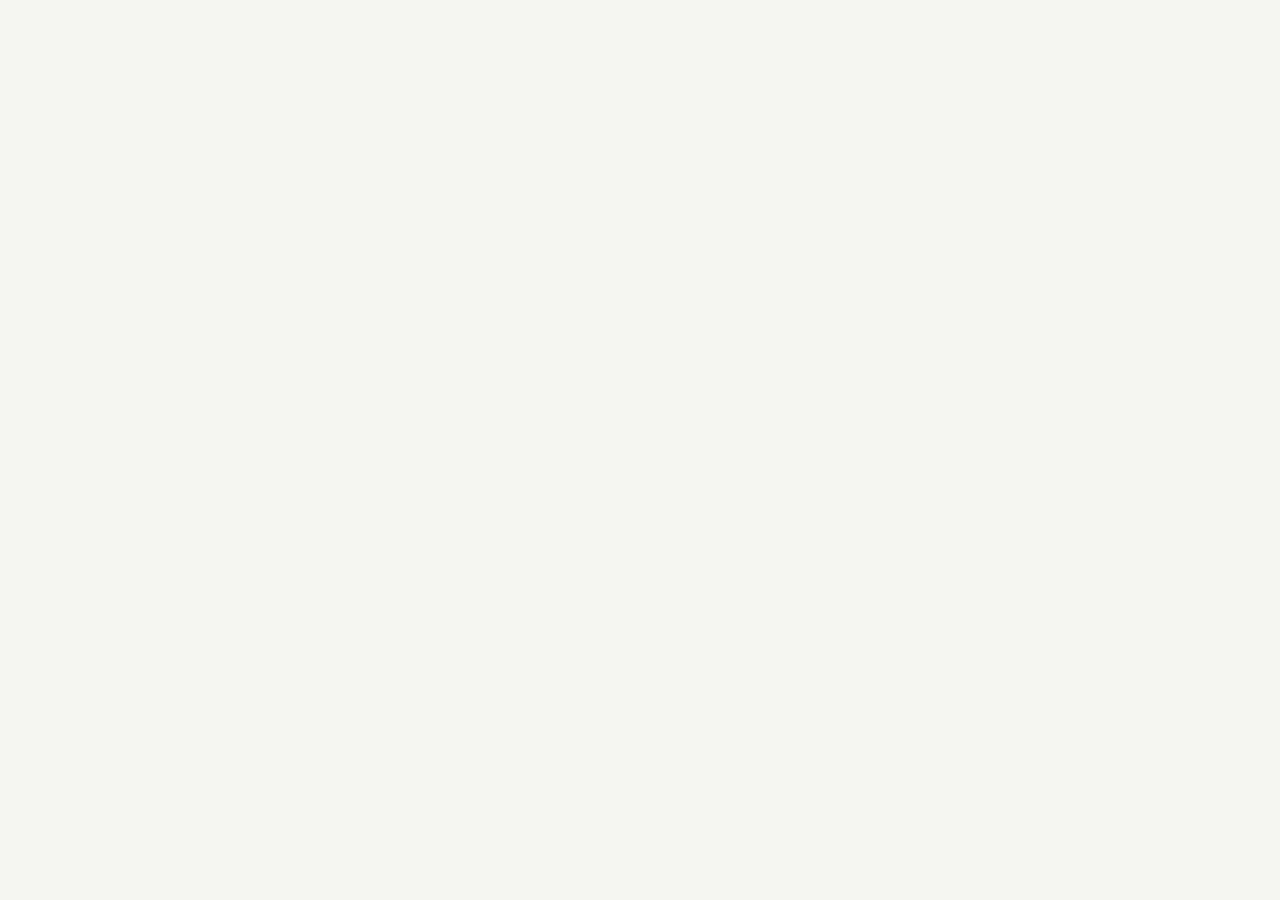
==== index.html @ 38b1d68c "Add files via upload" ====
<!DOCTYPE html>
<html lang="ko">
<head>
  <meta charset="UTF-8" />
  <meta name="viewport" content="width=device-width, initial-scale=1.0" />
  <title>SUDO — 한성대학교 AI/IT 소모임</title>
  <link rel="stylesheet" href="assets/css/style.css" />
</head>
<body>
  <!-- 메인 화면 -->
  <script src="assets/js/main.js"></script>
</body>
</html>
---- assets/css/style.css ----
/* SUDO 웹사이트 공통 스타일 */
:root {
  --accent: #2B4B8A;
  --bg: #F7F5F0;
  --text: #1A1A18;
  --muted: #7A7870;
}

* { box-sizing: border-box; margin: 0; padding: 0; }
body { font-family: sans-serif; background: var(--bg); color: var(--text); }
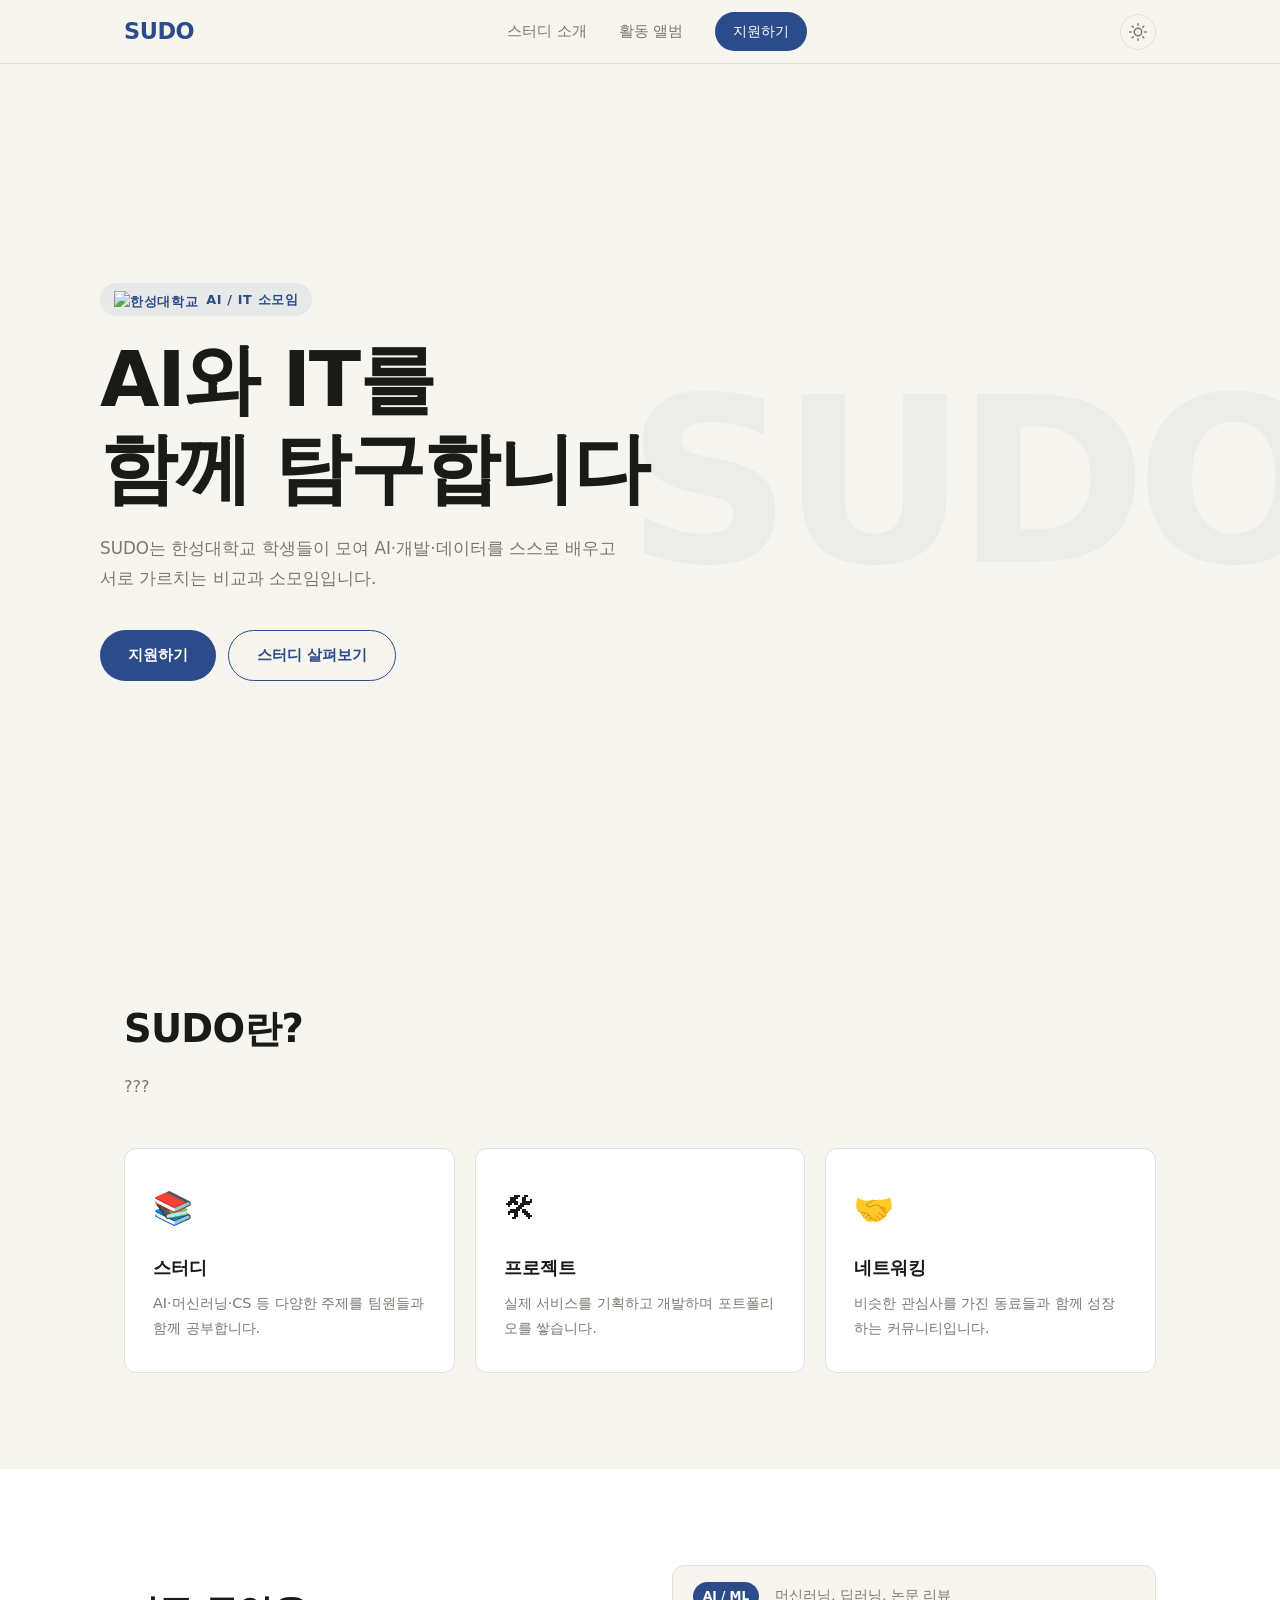
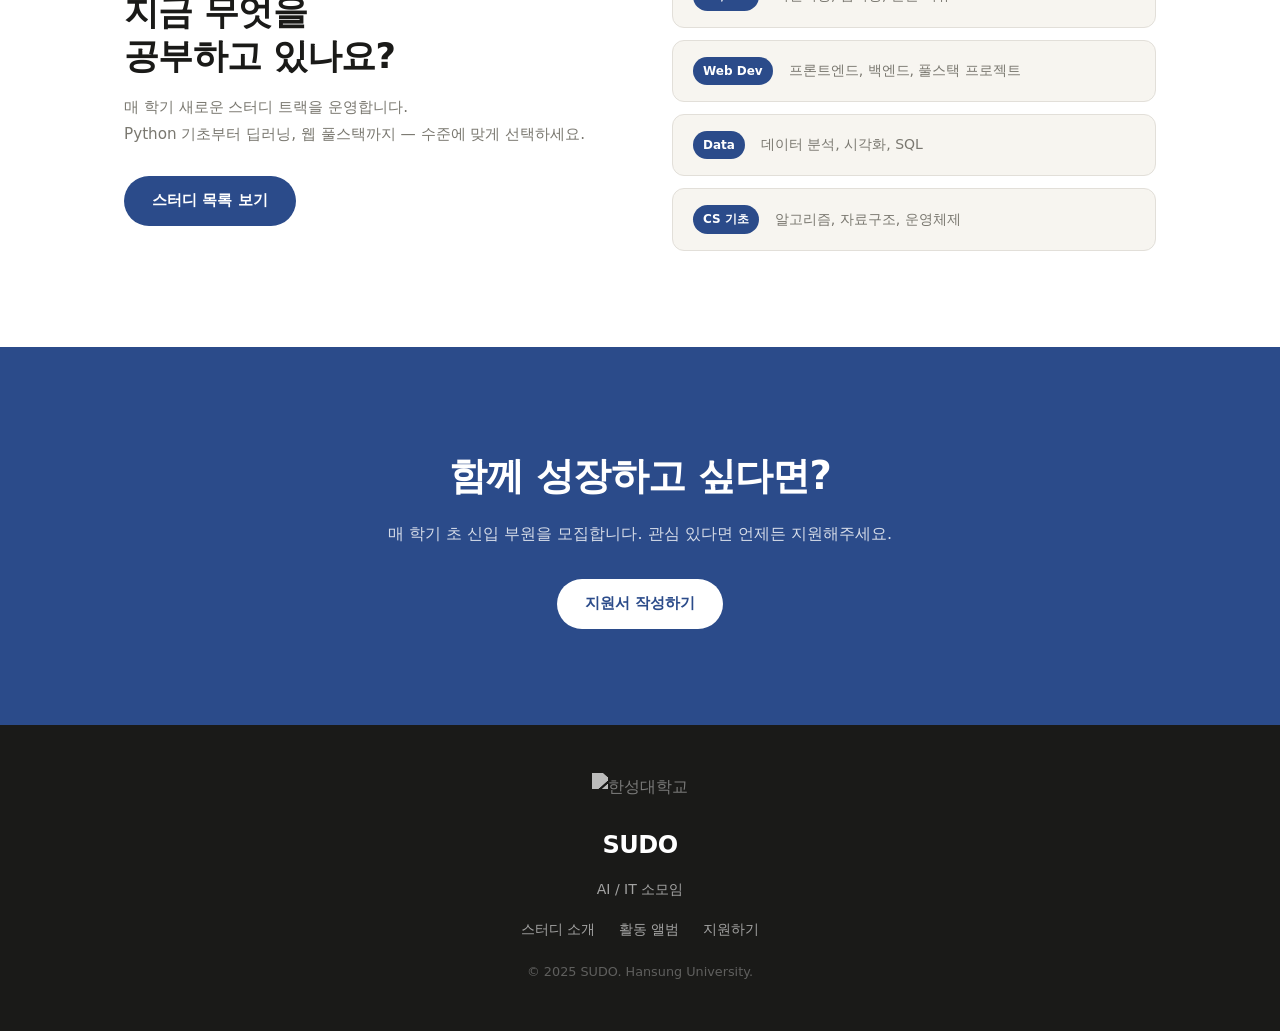
==== commit be380711: "기본 메인 화면 구현" ====
--- a/index.html
+++ b/index.html
@@ -7,7 +7,133 @@
   <link rel="stylesheet" href="assets/css/style.css" />
 </head>
 <body>
-  <!-- 메인 화면 -->
+
+  <!-- 네비게이션 -->
+  <header class="nav">
+    <div class="nav__inner">
+      <a href="index.html" class="nav__logo">SUDO</a>
+      <nav class="nav__links" id="navLinks">
+        <a href="pages/study.html">스터디 소개</a>
+        <a href="pages/album.html">활동 앨범</a>
+        <a href="pages/apply.html" class="nav__cta">지원하기</a>
+      </nav>
+      <button class="nav__theme" id="themeToggle" aria-label="다크 모드 전환">
+        <svg class="icon-sun" xmlns="http://www.w3.org/2000/svg" width="18" height="18" viewBox="0 0 24 24" fill="none" stroke="currentColor" stroke-width="2" stroke-linecap="round" stroke-linejoin="round"><circle cx="12" cy="12" r="5"/><line x1="12" y1="1" x2="12" y2="3"/><line x1="12" y1="21" x2="12" y2="23"/><line x1="4.22" y1="4.22" x2="5.64" y2="5.64"/><line x1="18.36" y1="18.36" x2="19.78" y2="19.78"/><line x1="1" y1="12" x2="3" y2="12"/><line x1="21" y1="12" x2="23" y2="12"/><line x1="4.22" y1="19.78" x2="5.64" y2="18.36"/><line x1="18.36" y1="5.64" x2="19.78" y2="4.22"/></svg>
+        <svg class="icon-moon" xmlns="http://www.w3.org/2000/svg" width="18" height="18" viewBox="0 0 24 24" fill="none" stroke="currentColor" stroke-width="2" stroke-linecap="round" stroke-linejoin="round"><path d="M21 12.79A9 9 0 1 1 11.21 3 7 7 0 0 0 21 12.79z"/></svg>
+      </button>
+      <button class="nav__hamburger" id="hamburger" aria-label="메뉴 열기">
+        <span></span><span></span><span></span>
+      </button>
+    </div>
+  </header>
+
+  <main>
+
+    <!-- 히어로 -->
+    <section class="hero">
+      <div class="hero__inner">
+        <div class="hero__tag fade-up">
+          <img src="https://hansung.ac.kr/sites/hansung/images/common/img-header-logo-color.png" alt="한성대학교" class="hero__univ-logo" />
+           AI / IT 소모임
+        </div>
+        <h1 class="hero__title fade-up">AI와 IT를<br>함께 탐구합니다</h1>
+        <p class="hero__sub fade-up">
+          SUDO는 한성대학교 학생들이 모여 AI·개발·데이터를 스스로 배우고<br>
+          서로 가르치는 비교과 소모임입니다.
+        </p>
+        <div class="hero__actions fade-up">
+          <a href="pages/apply.html" class="btn btn--primary">지원하기</a>
+          <a href="pages/study.html" class="btn btn--ghost">스터디 살펴보기</a>
+        </div>
+      </div>
+      <div class="hero__deco" aria-hidden="true">SUDO</div>
+    </section>
+
+    <!-- 소개 카드 -->
+    <section class="about section">
+      <div class="container">
+        <h2 class="section__title fade-up">SUDO란?</h2>
+        <p class="section__sub fade-up">
+          <!-- Studying, Understanding, Developing, Optimizing — 배우고, 이해하고, 만들고, 발전시키는 소모임 --> ???
+        </p>
+        <div class="about__grid">
+          <div class="card fade-up">
+            <div class="card__icon">📚</div>
+            <h3>스터디</h3>
+            <p>AI·머신러닝·CS 등 다양한 주제를 팀원들과 함께 공부합니다.</p>
+          </div>
+          <div class="card fade-up">
+            <div class="card__icon">🛠</div>
+            <h3>프로젝트</h3>
+            <p>실제 서비스를 기획하고 개발하며 포트폴리오를 쌓습니다.</p>
+          </div>
+          <div class="card fade-up">
+            <div class="card__icon">🤝</div>
+            <h3>네트워킹</h3>
+            <p>비슷한 관심사를 가진 동료들과 함께 성장하는 커뮤니티입니다.</p>
+          </div>
+        </div>
+      </div>
+    </section>
+
+    <!-- 활동 하이라이트 -->
+    <section class="highlight section">
+      <div class="container highlight__inner">
+        <div class="highlight__text fade-up">
+          <h2>지금 무엇을<br>공부하고 있나요?</h2>
+          <p>
+            매 학기 새로운 스터디 트랙을 운영합니다.<br>
+            Python 기초부터 딥러닝, 웹 풀스택까지 — 수준에 맞게 선택하세요.
+          </p>
+          <a href="pages/study.html" class="btn btn--primary">스터디 목록 보기</a>
+        </div>
+        <div class="highlight__tracks fade-up">
+          <div class="track">
+            <span class="track__badge">AI / ML</span>
+            <p>머신러닝, 딥러닝, 논문 리뷰</p>
+          </div>
+          <div class="track">
+            <span class="track__badge">Web Dev</span>
+            <p>프론트엔드, 백엔드, 풀스택 프로젝트</p>
+          </div>
+          <div class="track">
+            <span class="track__badge">Data</span>
+            <p>데이터 분석, 시각화, SQL</p>
+          </div>
+          <div class="track">
+            <span class="track__badge">CS 기초</span>
+            <p>알고리즘, 자료구조, 운영체제</p>
+          </div>
+        </div>
+      </div>
+    </section>
+
+    <!-- 지원 CTA -->
+    <section class="cta section">
+      <div class="container fade-up">
+        <h2>함께 성장하고 싶다면?</h2>
+        <p>매 학기 초 신입 부원을 모집합니다. 관심 있다면 언제든 지원해주세요.</p>
+        <a href="pages/apply.html" class="btn btn--white">지원서 작성하기</a>
+      </div>
+    </section>
+
+  </main>
+
+  <!-- 푸터 -->
+  <footer class="footer">
+    <div class="container footer__inner">
+      <img src="https://hansung.ac.kr/sites/hansung/images/common/img-header-logo-color.png" alt="한성대학교" class="footer__univ-logo" />
+      <span class="footer__logo">SUDO</span>
+      <p class="footer__desc"> AI / IT 소모임</p>
+      <nav class="footer__nav">
+        <a href="pages/study.html">스터디 소개</a>
+        <a href="pages/album.html">활동 앨범</a>
+        <a href="pages/apply.html">지원하기</a>
+      </nav>
+      <p class="footer__copy">© 2025 SUDO. Hansung University.</p>
+    </div>
+  </footer>
+
   <script src="assets/js/main.js"></script>
 </body>
 </html>
--- a/assets/css/style.css
+++ b/assets/css/style.css
@@ -7,4 +7,181 @@
 }
 
 * { box-sizing: border-box; margin: 0; padding: 0; }
-body { font-family: sans-serif; background: var(--bg); color: var(--text); }
+body { font-family: 'Pretendard', 'Noto Sans KR', system-ui, sans-serif; background: var(--bg); color: var(--text); line-height: 1.7; font-size: 16px; transition: background 0.3s, color 0.3s; }
+a { color: inherit; text-decoration: none; }
+html { scroll-behavior: smooth; }
+
+/* ===== Variables (추가) ===== */
+:root {
+  --accent-light: #3D62A8;
+  --surface:      #FFFFFF;
+  --border:       #E2DFD9;
+  --radius:       12px;
+  --nav-h:        64px;
+}
+
+/* ===== Dark Mode ===== */
+[data-theme="dark"] .hero__deco { color: rgba(180, 200, 255, 0.07); }
+
+[data-theme="dark"] {
+  --bg:      #0F1117;
+  --surface: #1A1D27;
+  --text:    #F0EEE9;
+  --muted:   #8A8880;
+  --border:  #2A2D3A;
+  --accent:  #4D6FBF;
+  --accent-light: #6080CF;
+}
+
+/* ===== Layout ===== */
+.container { max-width: 1080px; margin: 0 auto; padding: 0 24px; }
+.section { padding: 96px 0; }
+
+/* ===== Scroll Animation ===== */
+.fade-up { opacity: 0; transform: translateY(28px); transition: opacity 0.6s ease, transform 0.6s ease; }
+.fade-up.visible { opacity: 1; transform: none; }
+
+/* ===== Navigation ===== */
+.nav {
+  position: sticky; top: 0; z-index: 100;
+  height: var(--nav-h);
+  background: rgba(247, 245, 240, 0.92);
+  backdrop-filter: blur(8px);
+  border-bottom: 1px solid var(--border);
+}
+.nav__inner {
+  max-width: 1080px; margin: 0 auto; padding: 0 24px;
+  height: 100%; display: flex; align-items: center; justify-content: space-between;
+}
+.nav__logo { font-size: 1.4rem; font-weight: 800; letter-spacing: -0.02em; color: var(--accent); }
+.nav__links { display: flex; align-items: center; gap: 32px; }
+.nav__links a { font-size: 0.95rem; font-weight: 500; color: var(--muted); transition: color 0.2s; }
+.nav__links a:hover { color: var(--text); }
+.nav__cta {
+  background: var(--accent) !important; color: #fff !important;
+  padding: 8px 18px; border-radius: 999px; font-size: 0.875rem !important;
+  transition: background 0.2s !important;
+}
+.nav__cta:hover { background: var(--accent-light) !important; }
+.nav__theme {
+  display: flex; align-items: center; justify-content: center;
+  width: 36px; height: 36px; border-radius: 50%;
+  background: none; border: 1.5px solid var(--border);
+  cursor: pointer; color: var(--muted); transition: color 0.2s, border-color 0.2s, background 0.2s;
+}
+.nav__theme:hover { color: var(--text); border-color: var(--text); }
+/* 라이트: 달 아이콘 숨김 / 다크: 해 아이콘 숨김 */
+.icon-moon { display: none; }
+[data-theme="dark"] .icon-sun  { display: none; }
+[data-theme="dark"] .icon-moon { display: block; }
+
+.nav__hamburger {
+  display: none; flex-direction: column; gap: 5px;
+  background: none; border: none; cursor: pointer; padding: 4px;
+}
+.nav__hamburger span { display: block; width: 22px; height: 2px; background: var(--text); border-radius: 2px; transition: transform 0.3s, opacity 0.3s; }
+.nav__hamburger.open span:nth-child(1) { transform: translateY(7px) rotate(45deg); }
+.nav__hamburger.open span:nth-child(2) { opacity: 0; }
+.nav__hamburger.open span:nth-child(3) { transform: translateY(-7px) rotate(-45deg); }
+
+/* ===== Buttons ===== */
+.btn {
+  display: inline-flex; align-items: center; justify-content: center;
+  padding: 12px 28px; border-radius: 999px; font-size: 0.95rem; font-weight: 600;
+  cursor: pointer; border: none; transition: background 0.2s, transform 0.15s;
+}
+.btn:active { transform: scale(0.97); }
+.btn--primary { background: var(--accent); color: #fff; }
+.btn--primary:hover { background: var(--accent-light); }
+.btn--ghost { background: transparent; color: var(--accent); border: 1.5px solid var(--accent); }
+.btn--ghost:hover { background: var(--accent); color: #fff; }
+.btn--white { background: #fff; color: var(--accent); }
+.btn--white:hover { background: #f0f0f0; }
+
+/* ===== Hero ===== */
+.hero {
+  position: relative; min-height: calc(100vh - var(--nav-h));
+  display: flex; align-items: center; overflow: hidden; padding: 80px 24px;
+}
+.hero__inner { position: relative; z-index: 1; max-width: 1080px; margin: 0 auto; width: 100%; }
+.hero__tag {
+  display: inline-flex; align-items: center; gap: 8px;
+  font-size: 0.8rem; font-weight: 700; letter-spacing: 0.05em;
+  text-transform: uppercase; color: var(--accent); background: rgba(43, 75, 138, 0.08);
+  padding: 6px 14px; border-radius: 999px; margin-bottom: 20px;
+}
+.hero__univ-logo { height: 18px; width: auto; }
+.hero__title {
+  font-size: clamp(2.5rem, 6vw, 5rem); font-weight: 900;
+  line-height: 1.15; letter-spacing: -0.03em; margin-bottom: 20px;
+}
+.hero__sub { font-size: 1.05rem; color: var(--muted); max-width: 520px; margin-bottom: 36px; line-height: 1.8; }
+.hero__actions { display: flex; gap: 12px; flex-wrap: wrap; }
+.hero__deco {
+  position: absolute; right: -40px; top: 50%; transform: translateY(-50%);
+  font-size: clamp(8rem, 18vw, 18rem); font-weight: 900; letter-spacing: -0.05em;
+  color: rgba(43, 75, 138, 0.05); user-select: none; line-height: 1;
+}
+
+/* ===== Section Titles ===== */
+.section__title { font-size: clamp(1.6rem, 3.5vw, 2.4rem); font-weight: 800; letter-spacing: -0.02em; margin-bottom: 12px; }
+.section__sub { font-size: 1rem; color: var(--muted); margin-bottom: 48px; max-width: 560px; }
+
+/* ===== About Cards ===== */
+.about__grid { display: grid; grid-template-columns: repeat(3, 1fr); gap: 20px; }
+.card { background: var(--surface); border: 1px solid var(--border); border-radius: var(--radius); padding: 32px 28px; transition: box-shadow 0.25s, transform 0.25s; }
+.card:hover { box-shadow: 0 8px 32px rgba(0,0,0,0.08); transform: translateY(-4px); }
+.card__icon { font-size: 2rem; margin-bottom: 16px; }
+.card h3 { font-size: 1.15rem; font-weight: 700; margin-bottom: 8px; }
+.card p { font-size: 0.9rem; color: var(--muted); line-height: 1.7; }
+
+/* ===== Highlight ===== */
+.highlight { background: var(--surface); }
+.highlight__inner { display: grid; grid-template-columns: 1fr 1fr; gap: 64px; align-items: center; }
+.highlight__text h2 { font-size: clamp(1.6rem, 3vw, 2.2rem); font-weight: 800; letter-spacing: -0.02em; line-height: 1.25; margin-bottom: 16px; }
+.highlight__text p { font-size: 0.95rem; color: var(--muted); margin-bottom: 28px; line-height: 1.8; }
+.highlight__tracks { display: flex; flex-direction: column; gap: 12px; }
+.track { display: flex; align-items: center; gap: 16px; background: var(--bg); border: 1px solid var(--border); border-radius: var(--radius); padding: 16px 20px; }
+.track__badge { font-size: 0.75rem; font-weight: 700; background: var(--accent); color: #fff; padding: 4px 10px; border-radius: 999px; white-space: nowrap; }
+.track p { font-size: 0.875rem; color: var(--muted); margin: 0; }
+
+/* ===== CTA Section ===== */
+.cta { background: var(--accent); color: #fff; text-align: center; }
+.cta h2 { font-size: clamp(1.6rem, 3.5vw, 2.4rem); font-weight: 800; letter-spacing: -0.02em; margin-bottom: 12px; }
+.cta p { font-size: 1rem; opacity: 0.8; margin-bottom: 32px; }
+
+/* ===== Footer ===== */
+.footer { background: #1A1A18; color: rgba(255,255,255,0.6); padding: 48px 0; }
+.footer__inner { display: flex; flex-direction: column; align-items: center; gap: 12px; text-align: center; }
+.footer__univ-logo { height: 36px; width: auto; filter: brightness(0) invert(1); opacity: 0.7; margin-bottom: 4px; }
+.footer__logo { font-size: 1.5rem; font-weight: 900; color: #fff; letter-spacing: -0.02em; }
+.footer__desc { font-size: 0.875rem; }
+.footer__nav { display: flex; gap: 24px; margin: 4px 0; }
+.footer__nav a { font-size: 0.875rem; transition: color 0.2s; }
+.footer__nav a:hover { color: #fff; }
+.footer__copy { font-size: 0.8rem; opacity: 0.5; margin-top: 4px; }
+
+/* ===== Responsive ===== */
+@media (max-width: 768px) {
+  .section { padding: 64px 0; }
+  .nav__links {
+    display: none; position: absolute; top: var(--nav-h); left: 0; right: 0;
+    background: var(--bg); border-bottom: 1px solid var(--border);
+    flex-direction: column; align-items: flex-start; padding: 16px 24px; gap: 0;
+  }
+  .nav__links.open { display: flex; }
+  .nav__links a { width: 100%; padding: 12px 0; border-bottom: 1px solid var(--border); color: var(--text); }
+  .nav__links a:last-child { border-bottom: none; }
+  .nav__cta { background: none !important; color: var(--accent) !important; padding: 12px 0 !important; }
+  .nav__hamburger { display: flex; }
+  .hero { padding: 60px 24px; min-height: auto; }
+  .hero__deco { display: none; }
+  .hero__sub br { display: none; }
+  .about__grid { grid-template-columns: 1fr; }
+  .highlight__inner { grid-template-columns: 1fr; gap: 40px; }
+  .footer__nav { flex-wrap: wrap; justify-content: center; gap: 12px; }
+}
+@media (max-width: 480px) {
+  .hero__actions { flex-direction: column; }
+  .btn { width: 100%; }
+}
